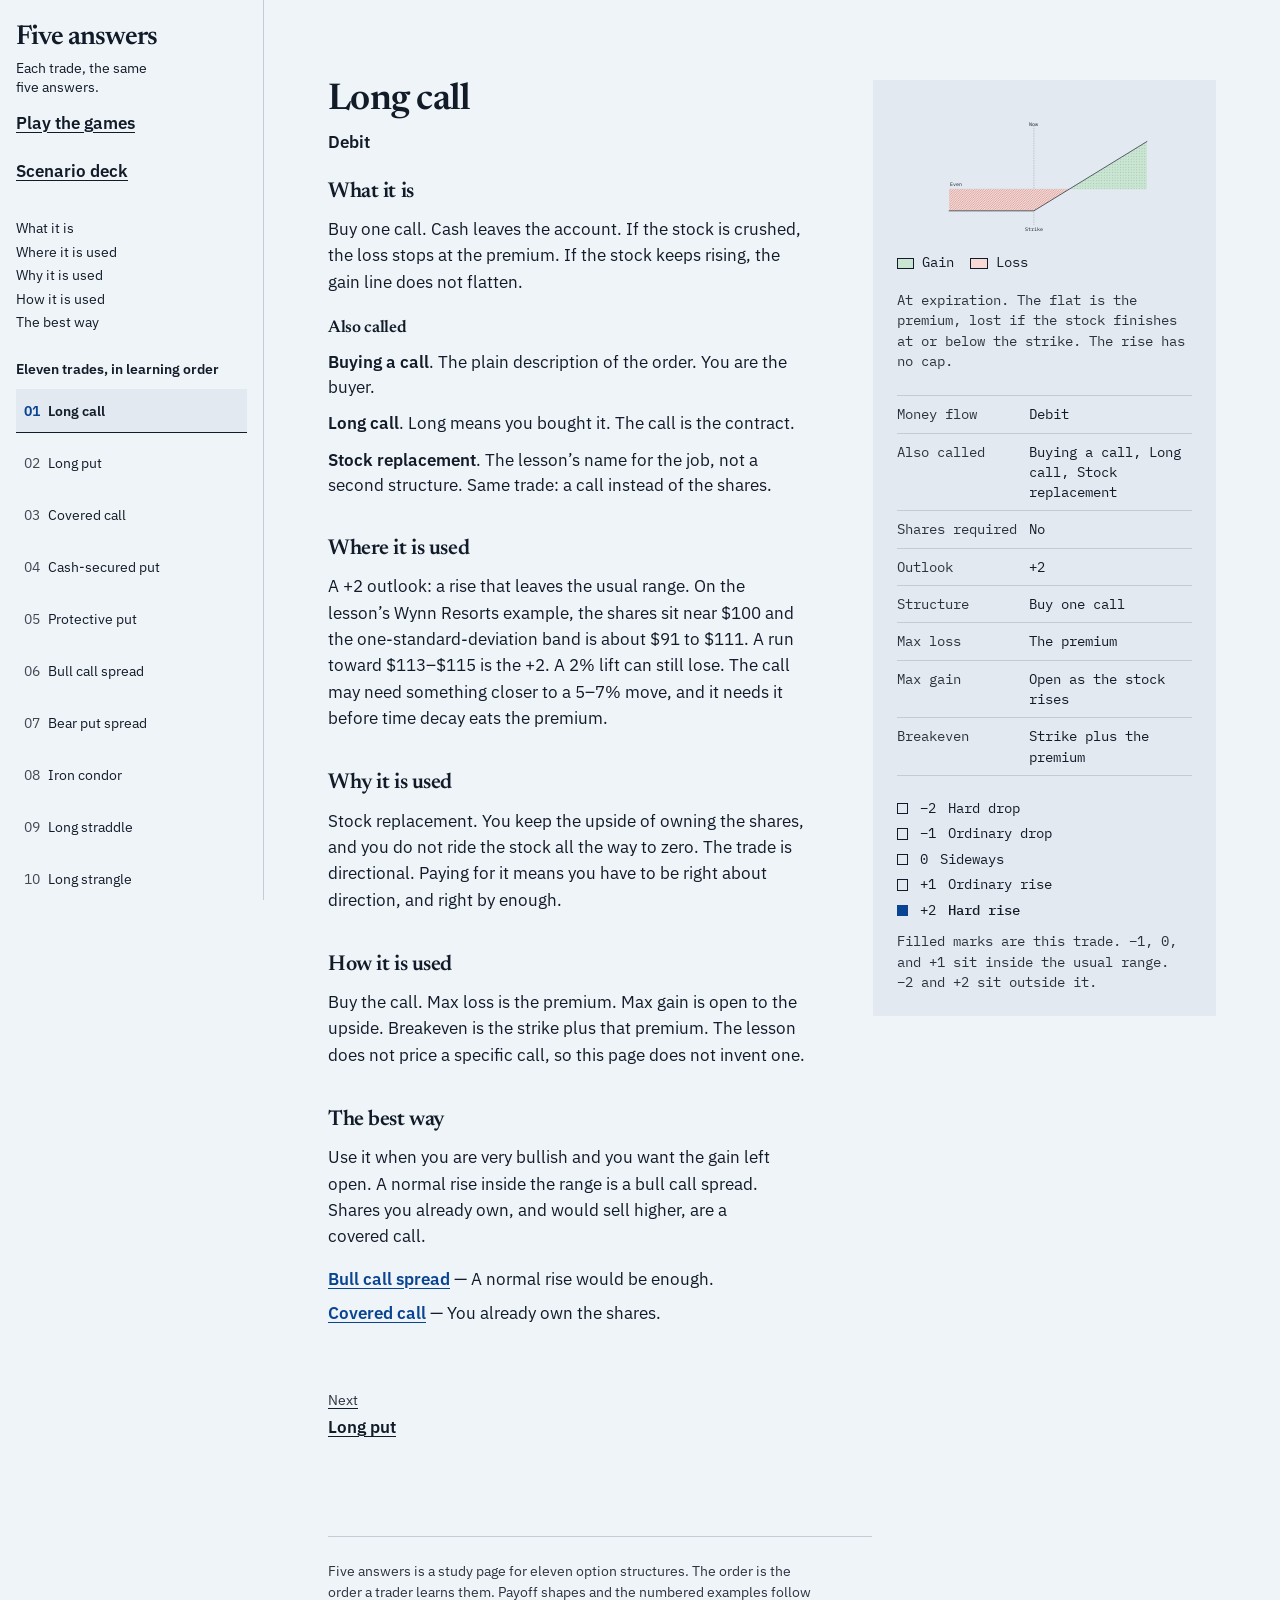
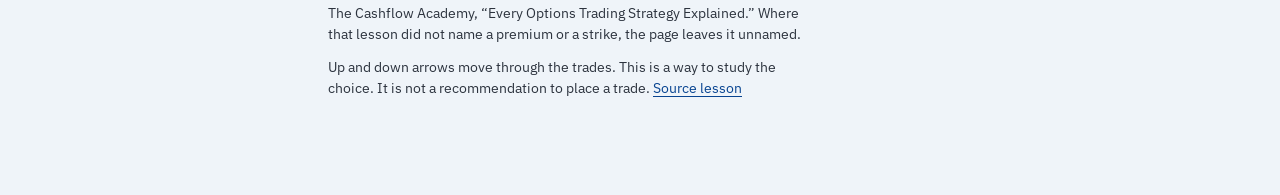
==== index.html @ 8e458928 "Publish the study pages, drills, and scenario deck." ====
<!DOCTYPE html>
<html lang="en">
<head>
  <meta charset="utf-8">
  <meta name="viewport" content="width=device-width, initial-scale=1, viewport-fit=cover">
  <title>Five answers</title>
  <link rel="preconnect" href="https://fonts.googleapis.com">
  <link rel="preconnect" href="https://fonts.gstatic.com" crossorigin>
  <link href="https://fonts.googleapis.com/css2?family=IBM+Plex+Mono:wght@400;500&family=IBM+Plex+Sans:ital,wght@0,400;0,600;1,400&family=Newsreader:opsz,wght@6..72,500;6..72,600&display=swap" rel="stylesheet">
  <link rel="stylesheet" href="styles.css">
</head>
<body>
  <a class="skip" href="#trade-title">Skip to the trade</a>
  <header class="rail">
    <p class="wordmark">Five answers</p>
    <p class="tagline">Each trade, the same five answers.</p>
    <a class="drill-link" href="games.html">Play the games</a>
    <a class="drill-link" href="deck.html">Scenario deck</a>
    <ol class="method">
      <li>What it is</li>
      <li>Where it is used</li>
      <li>Why it is used</li>
      <li>How it is used</li>
      <li>The best way</li>
    </ol>
    <p class="rail-label">Eleven trades, in learning order</p>
    <ul class="trade-list" aria-label="Trades"></ul>
  </header>
  <main class="shell">
    <article class="lesson">
      <div class="lesson-text">
        <h1 id="trade-title" aria-live="polite">Long call</h1>
        <div class="lesson-copy"></div>
      </div>
      <aside class="proof" aria-label="Payoff and figures"></aside>
    </article>
    <footer class="colophon">
      <p>Five answers is a study page for eleven option structures. The order is the order a trader learns them. Payoff shapes and the numbered examples follow The Cashflow Academy, “Every Options Trading Strategy Explained.” Where that lesson did not name a premium or a strike, the page leaves it unnamed.</p>
      <p class="keys">Up and down arrows move through the trades. This is a way to study the choice. It is not a recommendation to place a trade. <a href="https://www.youtube.com/watch?v=5BMMrfBtA_c">Source lesson</a></p>
    </footer>
  </main>
  <noscript>The five answers need JavaScript to switch trades.</noscript>
  <script src="trades.js"></script>
  <script src="app.js"></script>
</body>
</html>
---- styles.css ----
/* Hallmark · genre: editorial · macrostructure: Split Studio · theme: Almanac
 * tone: technical · audience: a trader learning the eleven structures
 * use: the same five answers on every trade
 * enrichment: hand-built payoff SVG · nav: N3 · footer: Ft4
 * H2 knobs: ratio=7/5, right=proof, divider=negative space
 * N3 knobs: side=left, width=16rem, indicator=numbered
 * pre-emit critique: P5 H5 E4 S5 R4 V4
 */

@import url("tokens.css");

*,
*::before,
*::after {
  box-sizing: border-box;
}

html {
  overflow-x: clip;
}

body {
  overflow-x: clip;
  margin: 0;
  background: var(--color-paper);
  color: var(--color-ink);
  font-family: var(--font-body);
  font-size: var(--text-base);
  font-weight: 400;
  line-height: 1.55;
  text-rendering: optimizeLegibility;
}

h1,
h2,
h3 {
  font-family: var(--font-display);
  font-style: normal;
  font-weight: 600;
  letter-spacing: -0.02em;
  line-height: 1.12;
  text-wrap: balance;
  overflow-wrap: anywhere;
  min-width: 0;
}

h1 {
  margin: 0;
  font-size: var(--text-xl);
}

h2 {
  margin: 0 0 var(--space-sm);
  font-size: var(--text-md);
}

h3 {
  margin: var(--space-lg) 0 var(--space-xs);
  font-size: var(--text-base);
  font-weight: 600;
}

.names {
  margin: 0;
  padding: 0;
  list-style: none;
  max-width: 62ch;
}

.names li {
  margin-top: var(--space-sm);
  line-height: 1.45;
}

.names .name {
  font-weight: 600;
}

p {
  margin: 0;
  max-width: 62ch;
  text-wrap: pretty;
}

a {
  color: var(--color-accent);
  text-underline-offset: 0.18em;
}

a:hover {
  color: var(--color-ink);
}

:focus {
  outline: none;
}

:focus-visible {
  outline: 2px solid var(--color-focus);
  outline-offset: 3px;
}

.skip {
  position: absolute;
  left: var(--space-md);
  top: 0;
  transform: translateY(-120%);
  background: var(--color-ink);
  color: var(--color-paper);
  padding: var(--space-xs) var(--space-sm);
  z-index: var(--z-sticky);
}

.skip:focus {
  transform: none;
}

.shell {
  padding: var(--space-md) clamp(1rem, 4vw, 1.5rem) var(--space-2xl);
}

.wordmark {
  margin: 0;
  font-family: var(--font-display);
  font-size: var(--text-lg);
  font-weight: 600;
  font-style: normal;
  letter-spacing: -0.03em;
  line-height: 1;
}

.tagline {
  margin-top: var(--space-xs);
  max-width: 22ch;
  color: var(--color-ink);
  font-size: var(--text-sm);
  line-height: 1.35;
}

.drill-link {
  display: inline-flex;
  align-items: center;
  min-height: 44px;
  margin-top: var(--space-2xs);
  color: var(--color-ink);
  font-weight: 600;
  white-space: nowrap;
  text-underline-offset: 0.18em;
}

.method {
  display: none;
  margin: var(--space-lg) 0 0;
  padding: 0;
  list-style: none;
}

.method li {
  font-size: var(--text-sm);
  line-height: 1.4;
  padding-block: var(--space-3xs);
}

.rail {
  position: sticky;
  top: 0;
  z-index: var(--z-sticky);
  background: var(--color-paper);
}

.flow {
  margin-top: var(--space-xs);
  font-weight: 600;
}

.rail-label {
  margin: var(--space-lg) 0 var(--space-xs);
  font-size: var(--text-sm);
  font-weight: 600;
}

.trade-list {
  display: flex;
  gap: var(--space-xs);
  margin: var(--space-md) 0 0;
  padding: 0 0 var(--space-xs);
  list-style: none;
  overflow-x: auto;
  scrollbar-width: thin;
}

.trade-list li {
  flex: 0 0 auto;
}

.trade-btn {
  display: inline-flex;
  align-items: center;
  gap: var(--space-xs);
  min-height: 44px;
  margin: 0;
  padding: 0 var(--space-sm);
  border: var(--rule);
  border-radius: var(--radius);
  background: transparent;
  color: var(--color-ink);
  font: inherit;
  font-size: var(--text-sm);
  line-height: 1;
  white-space: nowrap;
  cursor: pointer;
  transition: background-color var(--dur-short) var(--ease-out);
}

.trade-btn .num {
  font-variant-numeric: tabular-nums;
  color: var(--color-neutral);
}

.trade-btn:hover {
  background: var(--color-paper-2);
}

.trade-btn:active {
  transform: translateY(1px);
}

.trade-btn[aria-current="true"] {
  background: var(--color-ink);
  border-color: var(--color-ink);
  color: var(--color-paper);
  font-weight: 600;
}

.trade-btn[aria-current="true"] .num {
  color: var(--color-paper);
}

.lesson {
  display: grid;
  gap: var(--space-xl);
  margin-top: var(--space-xl);
}

.lesson-copy.is-on {
  animation: arrive var(--dur-short) var(--ease-out);
}

@keyframes arrive {
  from { opacity: 0; }
  to { opacity: 1; }
}

.section {
  margin-top: var(--space-xl);
}

.section:first-of-type {
  margin-top: var(--space-lg);
}

.switches {
  margin: var(--space-md) 0 0;
  padding: 0;
  list-style: none;
}

.switches li {
  margin-top: var(--space-xs);
}

.switch {
  font-weight: 600;
  white-space: nowrap;
}

.proof {
  background: var(--color-paper-2);
  padding: var(--space-lg);
}

.proof figcaption,
.chart-note,
.spec,
.scale,
.scale-key {
  font-family: var(--font-figure);
  font-size: var(--text-sm);
  font-weight: 400;
  line-height: 1.45;
  font-variant-numeric: tabular-nums;
}

.chart-note {
  margin-top: var(--space-md);
  max-width: 42ch;
  color: var(--color-muted);
}

.chart-svg {
  display: block;
  width: 100%;
  height: auto;
}

.legend {
  display: flex;
  flex-wrap: wrap;
  gap: var(--space-md);
  margin-top: var(--space-sm);
  font-family: var(--font-figure);
  font-size: var(--text-sm);
}

.legend span {
  display: inline-flex;
  align-items: center;
  gap: var(--space-xs);
  white-space: nowrap;
}

.swatch {
  width: 1.1rem;
  height: 0.7rem;
  border: 1px solid var(--color-ink);
}

.swatch.gain {
  background: var(--color-gain-wash);
}

.swatch.loss {
  background: var(--color-loss-wash);
}

.spec {
  margin: var(--space-lg) 0 0;
  padding: 0;
}

.spec div {
  display: grid;
  grid-template-columns: minmax(7.5rem, 0.8fr) minmax(0, 1.4fr);
  gap: var(--space-sm);
  padding-block: var(--space-xs);
  border-top: var(--rule);
}

.spec dt,
.spec dd {
  min-width: 0;
  overflow-wrap: break-word;
}

.spec div:last-child {
  border-bottom: var(--rule);
}

.spec dt {
  margin: 0;
  color: var(--color-muted);
}

.spec dd {
  margin: 0;
}

.scale {
  display: flex;
  flex-direction: column;
  gap: var(--space-xs);
  margin: var(--space-lg) 0 0;
  padding: 0;
  list-style: none;
}

.scale li {
  display: flex;
  flex-direction: row;
  align-items: center;
  gap: var(--space-sm);
  min-width: 0;
}

.mark {
  width: 0.7rem;
  height: 0.7rem;
  border: 1.5px solid var(--color-ink);
  background: transparent;
}

.scale li[data-on="true"] .mark {
  background: var(--color-accent);
  border-color: var(--color-accent);
}

.scale li[data-on="true"] .mark-name {
  font-weight: 500;
}

.mark-name,
.mark-num {
  display: block;
  line-height: 1.25;
}

.scale-key {
  margin-top: var(--space-sm);
  max-width: 42ch;
  color: var(--color-muted);
}

.pager {
  display: flex;
  flex-wrap: wrap;
  gap: var(--space-lg);
  margin-top: var(--space-2xl);
}

.pager a {
  display: inline-flex;
  flex-direction: column;
  gap: var(--space-3xs);
  min-height: 44px;
  justify-content: center;
  color: var(--color-ink);
  font-weight: 600;
  text-decoration-thickness: 1px;
  white-space: nowrap;
}

.pager a small {
  font-weight: 400;
  font-size: var(--text-sm);
  color: var(--color-muted);
}

.colophon {
  margin-top: var(--space-3xl);
  padding-top: var(--space-lg);
  border-top: var(--rule);
  max-width: 68ch;
  font-size: var(--text-sm);
  line-height: 1.5;
  color: var(--color-muted);
}

.colophon a {
  white-space: nowrap;
}

.keys {
  margin-top: var(--space-sm);
}

@media (min-width: 60rem) {
  .shell {
    margin-left: var(--rail);
    padding: var(--space-xl) var(--space-2xl) var(--space-3xl);
  }

  .rail {
    position: fixed;
    top: 0;
    z-index: var(--z-sticky);
    inset: 0 auto 0 0;
    width: var(--rail);
    overflow: auto;
    padding: var(--space-lg) var(--space-md) var(--space-xl);
    background: var(--color-paper);
    border-right: var(--rule);
  }

  .method {
    display: block;
  }

  .trade-list {
    flex-direction: column;
    overflow: visible;
    margin-top: var(--space-xs);
  }

  .trade-btn {
    width: 100%;
    border: 0;
    border-radius: 0;
    padding-inline: var(--space-xs);
    justify-content: flex-start;
  }

  .trade-btn[aria-current="true"] {
    background: var(--color-paper-2);
    color: var(--color-ink);
    box-shadow: inset 0 -1px 0 var(--color-ink);
  }

  .trade-btn[aria-current="true"] .num {
    color: var(--color-accent);
  }

  .lesson {
    grid-template-columns: minmax(0, 7fr) minmax(0, 5fr);
    column-gap: var(--space-2xl);
    align-items: start;
  }

  .proof {
    position: sticky;
    top: var(--space-lg);
  }
}

@media (prefers-reduced-motion: reduce) {
  .lesson-copy.is-on {
    animation: none;
  }

  .trade-btn {
    transition: none;
  }
}
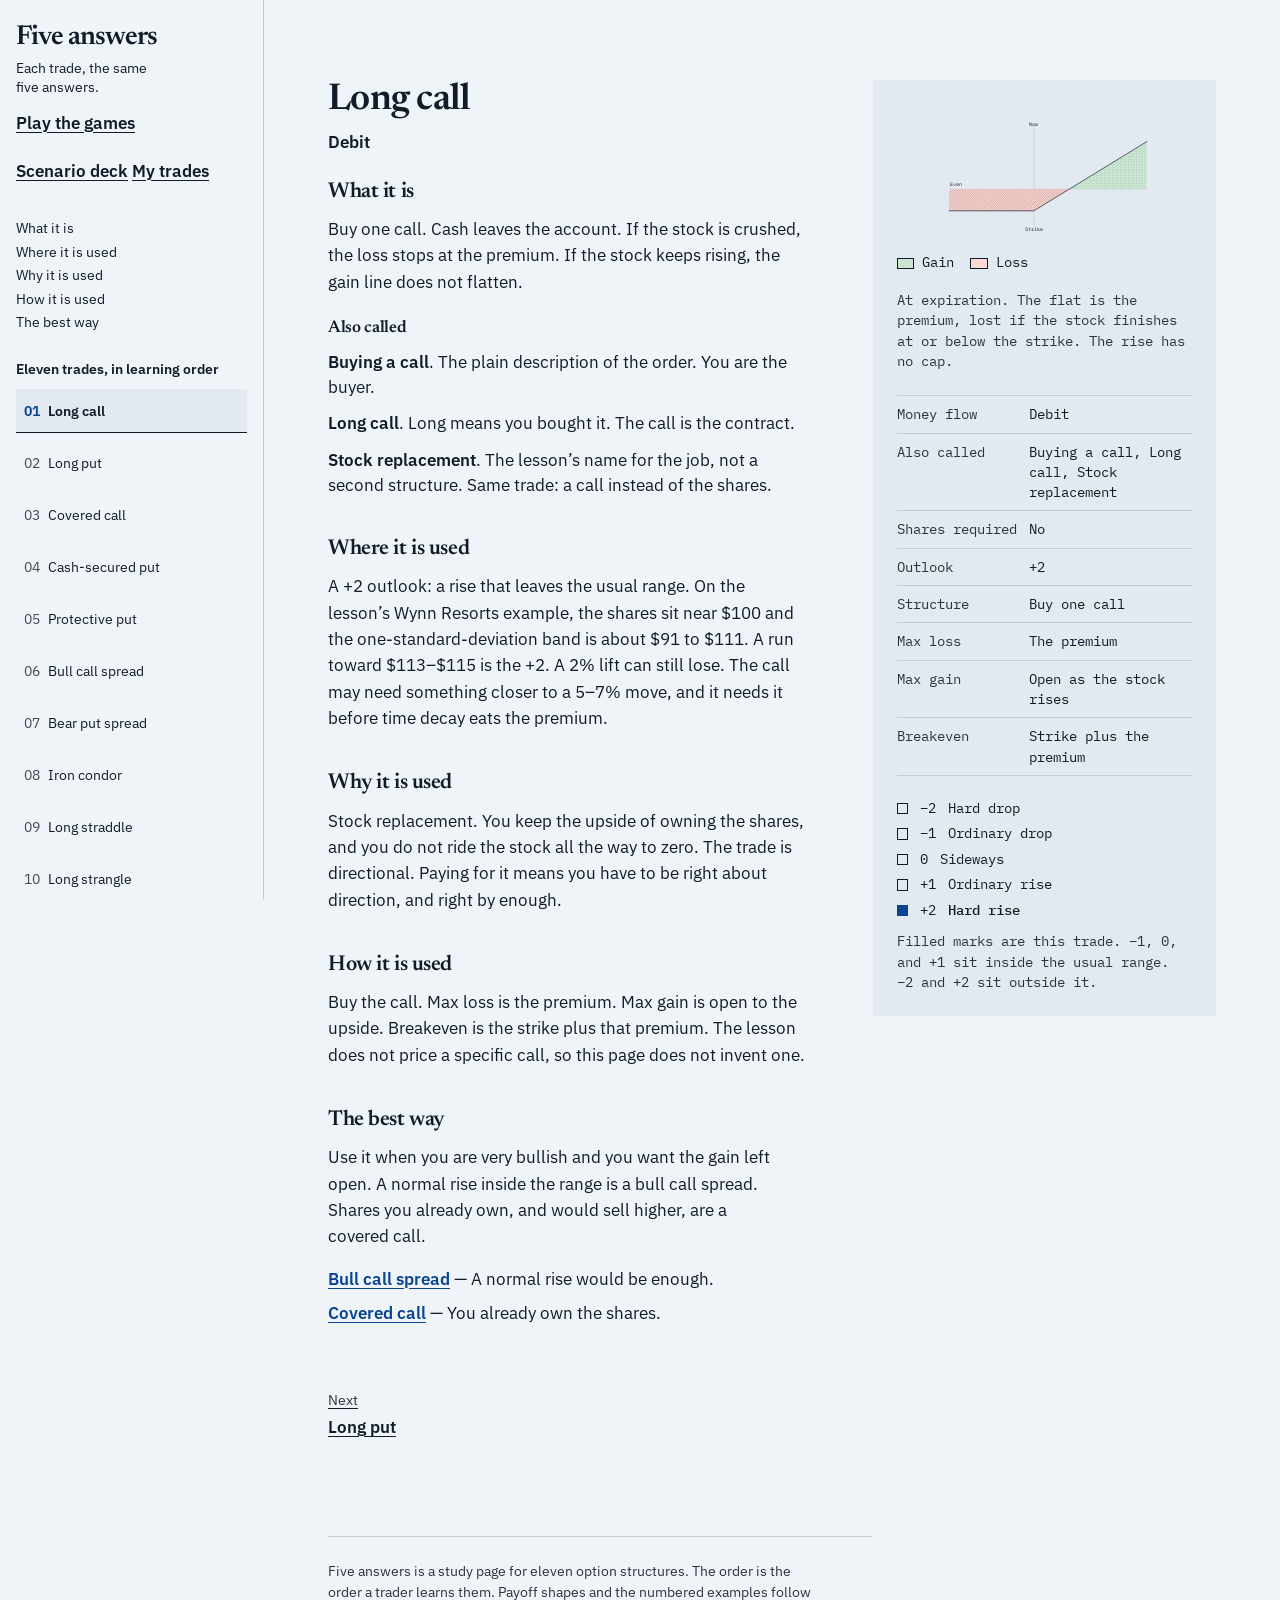
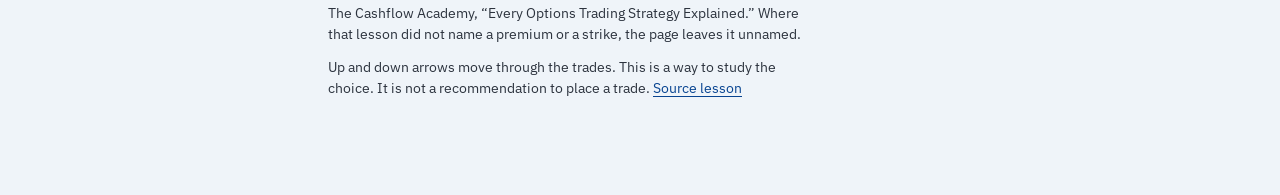
==== commit 68c98a08: "Read a position against the lesson from a paste or a read-only feed." ====
--- a/index.html
+++ b/index.html
@@ -16,6 +16,7 @@
     <p class="tagline">Each trade, the same five answers.</p>
     <a class="drill-link" href="games.html">Play the games</a>
     <a class="drill-link" href="deck.html">Scenario deck</a>
+    <a class="drill-link" href="mine.html">My trades</a>
     <ol class="method">
       <li>What it is</li>
       <li>Where it is used</li>
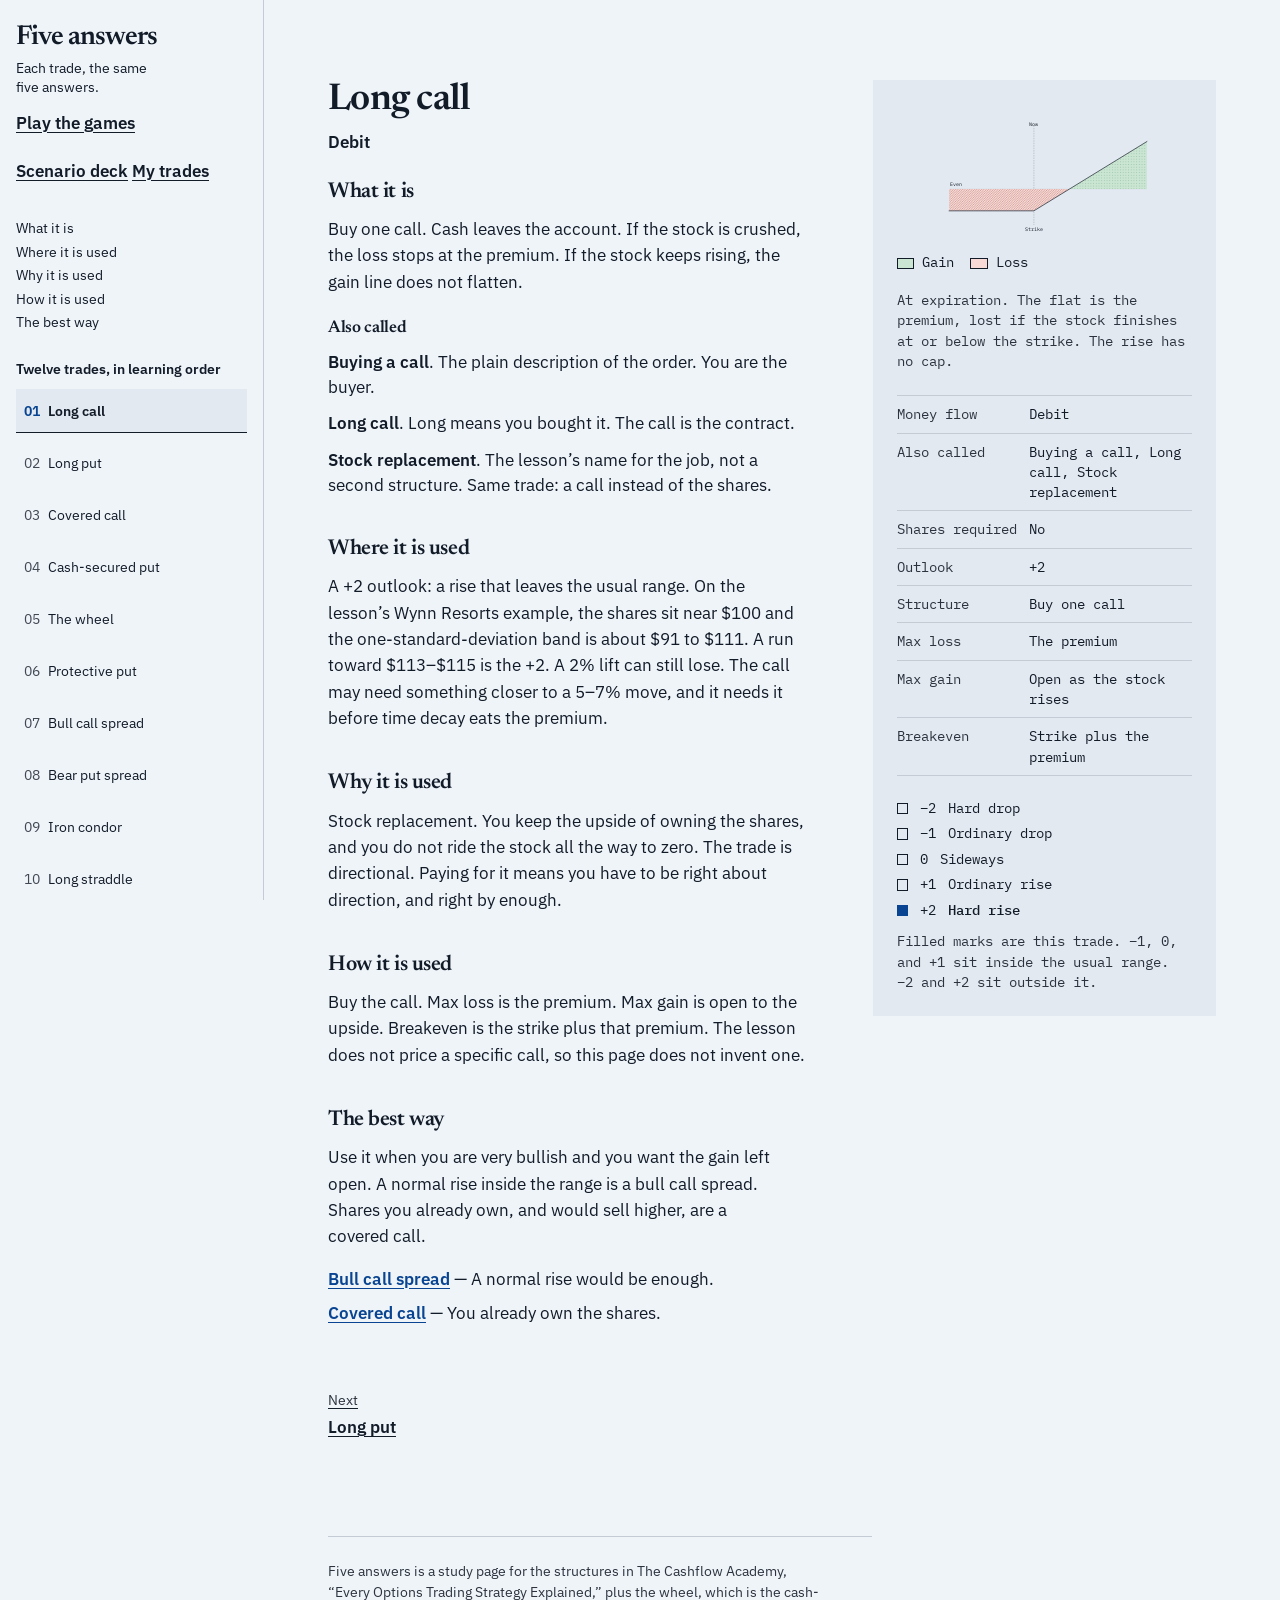
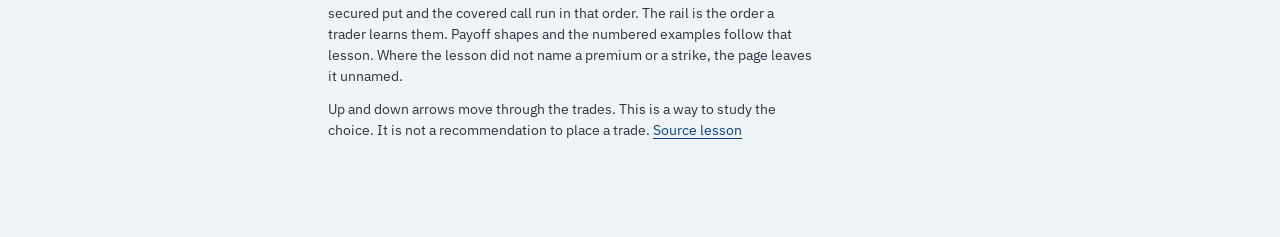
==== commit ab3c385a: "Add the wheel, the cash-secured put and the covered call in that order." ====
--- a/index.html
+++ b/index.html
@@ -24,7 +24,7 @@
       <li>How it is used</li>
       <li>The best way</li>
     </ol>
-    <p class="rail-label">Eleven trades, in learning order</p>
+    <p class="rail-label">Twelve trades, in learning order</p>
     <ul class="trade-list" aria-label="Trades"></ul>
   </header>
   <main class="shell">
@@ -36,7 +36,7 @@
       <aside class="proof" aria-label="Payoff and figures"></aside>
     </article>
     <footer class="colophon">
-      <p>Five answers is a study page for eleven option structures. The order is the order a trader learns them. Payoff shapes and the numbered examples follow The Cashflow Academy, “Every Options Trading Strategy Explained.” Where that lesson did not name a premium or a strike, the page leaves it unnamed.</p>
+      <p>Five answers is a study page for the structures in The Cashflow Academy, “Every Options Trading Strategy Explained,” plus the wheel, which is the cash-secured put and the covered call run in that order. The rail is the order a trader learns them. Payoff shapes and the numbered examples follow that lesson. Where the lesson did not name a premium or a strike, the page leaves it unnamed.</p>
       <p class="keys">Up and down arrows move through the trades. This is a way to study the choice. It is not a recommendation to place a trade. <a href="https://www.youtube.com/watch?v=5BMMrfBtA_c">Source lesson</a></p>
     </footer>
   </main>
